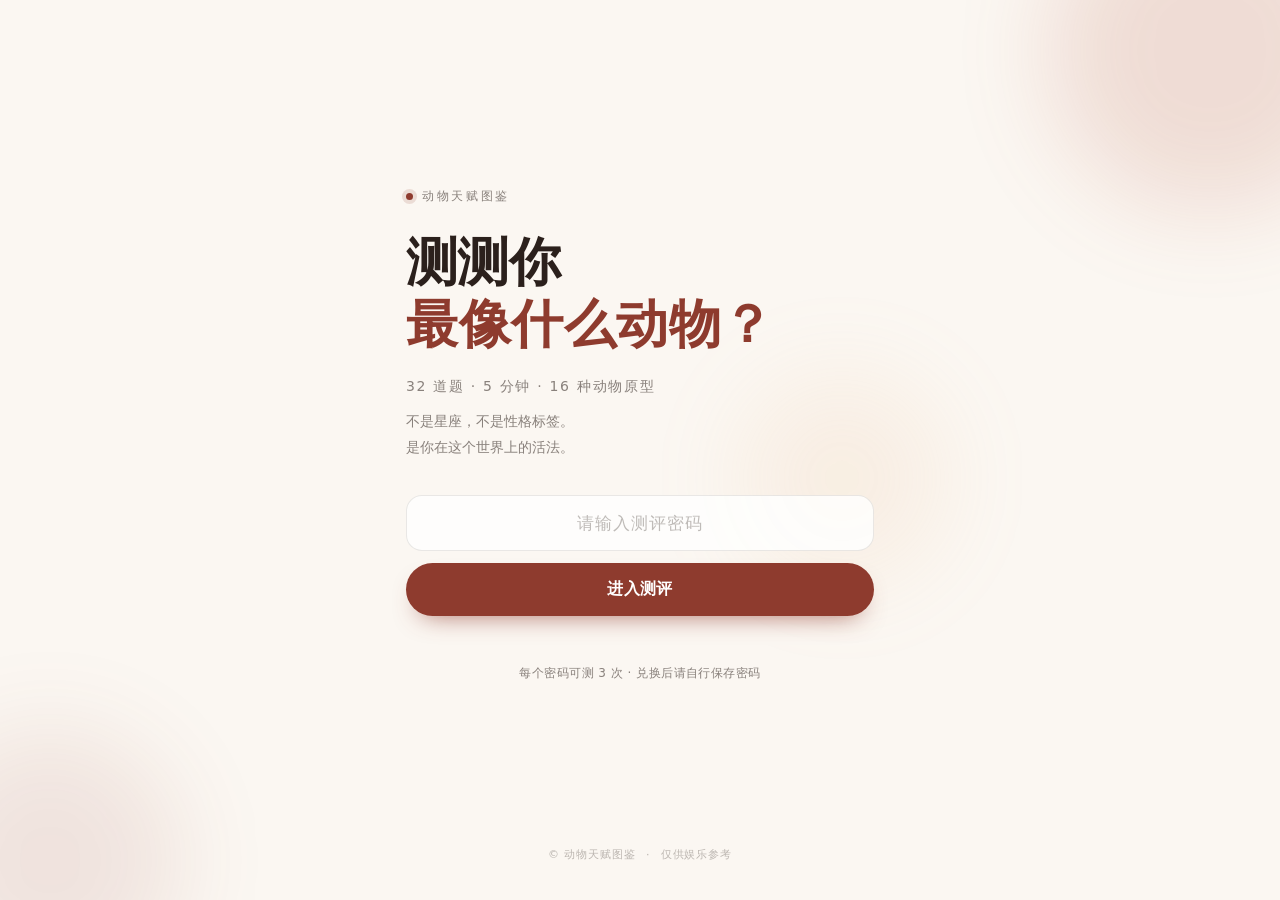
==== index.html @ dba74eff "Add files via upload" ====
<!DOCTYPE html>
<html lang="zh-CN">
<head>
<meta charset="UTF-8">
<meta name="viewport" content="width=device-width, initial-scale=1, viewport-fit=cover, maximum-scale=1, user-scalable=no">
<meta name="format-detection" content="telephone=no">
<meta name="theme-color" content="#FBF7F2">
<title>测测你最像什么动物？</title>
<meta name="description" content="32 道题，测出你最像的 10 种动物原型之一，并附一个真正有出处的心理学解释。">
<link rel="icon" href="data:image/svg+xml,%3Csvg xmlns='http://www.w3.org/2000/svg' viewBox='0 0 64 64'%3E%3Crect width='64' height='64' rx='16' fill='%238E3B2E'/%3E%3Ccircle cx='24' cy='26' r='6' fill='%23FBF7F2'/%3E%3Ccircle cx='40' cy='26' r='6' fill='%23FBF7F2'/%3E%3Cellipse cx='32' cy='42' rx='12' ry='9' fill='%23FBF7F2'/%3E%3C/svg%3E">
<link rel="stylesheet" href="css/style.css">
</head>
<body>

<div id="app">

  <!-- ============ 密码 ============ -->
  <section class="screen" id="screen-lock">
    <div class="lock-bg" aria-hidden="true">
      <span class="orb o1"></span><span class="orb o2"></span><span class="orb o3"></span>
      <span class="grain"></span>
    </div>

    <div class="lock-inner">
      <div class="cfg-warn" id="cfg-warn" hidden>
        后端还没配置：当前密码校验只在本机有效。请先在 <code>js/config.js</code> 填入 Supabase 地址和 anon key。
      </div>
      <div class="lock-main">
        <div class="brand-line">
          <span class="brand-dot"></span>
          <span>动物天赋图鉴</span>
        </div>

        <h1 class="lock-title">
          测测你<br>
          <em>最像什么动物？</em>
        </h1>

        <p class="lock-sub">32 道题 · 5 分钟 · 16 种动物原型</p>
        <p class="lock-desc">不是星座，不是性格标签。<br>是你在这个世界上的活法。</p>

        <form class="lock-form" id="lock-form" autocomplete="off">
          <div class="field">
            <input id="pwd" type="text" name="pwd" inputmode="text" maxlength="12"
                   placeholder="请输入测评密码" autocomplete="off" autocapitalize="characters" spellcheck="false">
            <button type="submit" class="btn btn-primary btn-enter">进入测评</button>
          </div>
          <p class="lock-err" id="lock-err" role="alert"></p>
        </form>

        <p class="lock-hint">每个密码可测 3 次 · 兑换后请自行保存密码</p>

        <div id="resume-slot"></div>
      </div>

      <div class="lock-foot">
        <span>© 动物天赋图鉴</span>
        <span class="dot">·</span>
        <span>仅供娱乐参考</span>
      </div>
    </div>
  </section>

  <!-- ============ 开始前 ============ -->
  <section class="screen" id="screen-intro">
    <div class="intro-inner">
      <div class="brand-line center">
        <span class="brand-dot"></span>
        <span>动物天赋图鉴</span>
      </div>

      <h2 class="intro-title">开始之前</h2>

      <ul class="intro-list">
        <li>
          <span class="idx">01</span>
          <div><b>凭第一反应选</b><p>别想太久，第一反应最准。</p></div>
        </li>
        <li>
          <span class="idx">02</span>
          <div><b>没有标准答案</b><p>选“最像你”的那个，不是“最好的”那个。</p></div>
        </li>
        <li>
          <span class="idx">03</span>
          <div><b>答完有惊喜</b><p>你会拿到一张能保存的天赋图鉴。</p></div>
        </li>
      </ul>

      <p class="intro-left">这个密码还剩 <b id="left-count">3</b> 次机会</p>

      <button class="btn btn-primary btn-block" id="btn-start">开始测评</button>
      <p class="intro-note">中途可以返回上一题修改</p>
    </div>
  </section>

  <!-- ============ 答题 ============ -->
  <section class="screen" id="screen-quiz">
    <header class="quiz-head">
      <button class="icon-btn" id="btn-quit" aria-label="退出测评">✕</button>
      <div class="progress"><i id="progress-bar"></i></div>
      <div class="quiz-count"><b id="q-index">1</b><span>/32</span></div>
    </header>

    <div class="quiz-body" id="quiz-body"></div>

    <footer class="quiz-foot">
      <button class="btn btn-ghost" id="btn-back">上一题</button>
    </footer>
  </section>

  <!-- ============ 结算动效 ============ -->
  <section class="screen" id="screen-loading">
    <div class="loading-inner">
      <div class="paw-loader"><span></span><span></span><span></span></div>
      <p>正在辨认你的动物原型…</p>
    </div>
  </section>

  <!-- ============ 结果 ============ -->
  <section class="screen" id="screen-result">
    <div id="result-body"></div>
  </section>

</div>

<!-- 底部操作栏（仅结果页显示） -->
<div class="action-bar" id="action-bar">
  <button class="act" id="btn-save">
    <svg viewBox="0 0 24 24" fill="none" stroke="currentColor" stroke-width="1.8" stroke-linecap="round" stroke-linejoin="round"><path d="M12 3v12"/><path d="M7 11l5 5 5-5"/><path d="M4 20h16"/></svg>
    <span>保存长图</span>
  </button>
  <button class="act" id="btn-share">
    <svg viewBox="0 0 24 24" fill="none" stroke="currentColor" stroke-width="1.8" stroke-linecap="round" stroke-linejoin="round"><path d="M10 13a5 5 0 0 0 7 0l2-2a5 5 0 0 0-7-7l-1 1"/><path d="M14 11a5 5 0 0 0-7 0l-2 2a5 5 0 0 0 7 7l1-1"/></svg>
    <span>复制链接</span>
  </button>
  <button class="act" id="btn-retest">
    <svg viewBox="0 0 24 24" fill="none" stroke="currentColor" stroke-width="1.8" stroke-linecap="round" stroke-linejoin="round"><path d="M3 12a9 9 0 1 0 3-6.7"/><path d="M3 4v5h5"/></svg>
    <span>再测一次</span>
  </button>
  <button class="act" id="btn-review">
    <svg viewBox="0 0 24 24" fill="none" stroke="currentColor" stroke-width="1.8" stroke-linecap="round" stroke-linejoin="round"><rect x="3" y="8" width="18" height="12" rx="2"/><path d="M3 12h18"/><path d="M12 8v12"/><path d="M12 8a3 3 0 1 0-3-3c0 2 1.5 3 3 3Z"/><path d="M12 8a3 3 0 1 1 3-3c0 2-1.5 3-3 3Z"/></svg>
    <span>好评有礼</span>
  </button>
</div>

<script src="js/config.js"></script>
<script src="js/data.js"></script>
<script src="js/art.js"></script>
<script src="js/poster.js"></script>
<script src="js/api.js"></script>
<script src="js/app.js"></script>
</body>
</html>
---- css/style.css ----
/* ============================================================
 * 动物天赋图鉴 · 样式
 * 默认红棕白；结果页随动物主题换色
 * ============================================================ */

:root {
  --brand: #8E3B2E;
  --brand2: #B85C48;
  --bg: #FBF7F2;
  --soft: #F1E4DC;
  --ink: #2B201C;
  --muted: rgba(43, 32, 28, .55);
  --line: rgba(43, 32, 28, .10);
  --card: rgba(255, 255, 255, .68);
  --radius: 22px;
  --maxw: 560px;
  --font: "PingFang SC", "Hiragino Sans GB", "Microsoft YaHei", "Noto Sans SC", system-ui, -apple-system, sans-serif;
  --serif: "Songti SC", "Noto Serif SC", "Source Han Serif SC", "SimSun", serif;
}

* { box-sizing: border-box; -webkit-tap-highlight-color: transparent; }

html, body { margin: 0; padding: 0; }

html { -webkit-text-size-adjust: 100%; }

body {
  font-family: var(--font);
  background: var(--bg);
  color: var(--ink);
  font-size: 16px;
  line-height: 1.6;
  overscroll-behavior-y: none;
  transition: background-color .5s ease, color .5s ease;
  -webkit-font-smoothing: antialiased;
  text-rendering: optimizeLegibility;
}

body.modal-open { overflow: hidden; }

button, input, textarea { font-family: inherit; }

button { cursor: pointer; }

::selection { background: var(--soft); color: var(--ink); }

/* ---------------- 屏幕 ---------------- */
.screen { display: none; min-height: 100vh; min-height: 100dvh; }

.screen.active { display: block; animation: fadeUp .42s cubic-bezier(.2, .7, .3, 1); }

#screen-lock.active { position: relative; overflow: hidden; }

#screen-loading.active {
  display: flex;
  align-items: center;
  justify-content: center;
}

@keyframes fadeUp {
  from { opacity: 0; transform: translateY(10px); }
  to { opacity: 1; transform: none; }
}

/* ---------------- 通用 ---------------- */
.btn {
  display: inline-flex;
  align-items: center;
  justify-content: center;
  gap: 8px;
  border: 0;
  border-radius: 999px;
  padding: 16px 26px;
  font-size: 16px;
  font-weight: 600;
  letter-spacing: .02em;
  transition: transform .16s, box-shadow .2s, background .3s, opacity .2s;
}

.btn:active { transform: scale(.975); }

.btn-primary {
  background: var(--brand);
  color: #fff;
  box-shadow: 0 12px 26px -14px color-mix(in srgb, var(--brand) 80%, transparent);
}

.btn-primary:active { box-shadow: 0 6px 16px -10px var(--brand); }

.btn-ghost {
  background: transparent;
  color: var(--ink);
  border: 1px solid var(--line);
}

.btn-block { width: 100%; }

.btn.loading { opacity: .6; pointer-events: none; }

.brand-line {
  display: flex;
  align-items: center;
  gap: 9px;
  font-size: 12px;
  letter-spacing: .22em;
  color: var(--muted);
  font-weight: 500;
}

.brand-line.center { justify-content: center; }

.brand-dot {
  width: 7px;
  height: 7px;
  border-radius: 50%;
  background: var(--brand);
  box-shadow: 0 0 0 4px color-mix(in srgb, var(--brand) 14%, transparent);
}

/* ---------------- 锁屏 ---------------- */
.lock-bg {
  position: absolute;
  inset: 0;
  pointer-events: none;
  overflow: hidden;
}

.orb {
  position: absolute;
  border-radius: 50%;
  filter: blur(48px);
  opacity: .5;
}

.o1 {
  width: 320px;
  height: 320px;
  background: color-mix(in srgb, var(--brand2) 34%, transparent);
  top: -110px;
  right: -90px;
}

.o2 {
  width: 260px;
  height: 260px;
  background: color-mix(in srgb, var(--brand) 20%, transparent);
  bottom: -90px;
  left: -80px;
}

.o3 {
  width: 200px;
  height: 200px;
  background: color-mix(in srgb, #E8B27E 26%, transparent);
  top: 42%;
  left: 58%;
}

.lock-inner {
  position: relative;
  z-index: 1;
  max-width: 520px;
  margin: 0 auto;
  padding: 56px 26px 36px;
  min-height: 100vh;
  min-height: 100dvh;
  display: flex;
  flex-direction: column;
  justify-content: center;
}

.lock-title {
  font-size: clamp(36px, 10.4vw, 52px);
  line-height: 1.18;
  font-weight: 800;
  letter-spacing: -.01em;
  margin: 26px 0 0;
}

.lock-title em {
  font-style: normal;
  font-family: var(--serif);
  color: var(--brand);
  font-weight: 700;
  letter-spacing: .01em;
}

.lock-sub {
  margin: 20px 0 0;
  font-size: 14px;
  letter-spacing: .12em;
  color: var(--muted);
}

.lock-desc {
  margin: 12px 0 0;
  font-size: 14px;
  line-height: 1.85;
  color: var(--muted);
}

.lock-form { margin: 34px 0 0; }

.field { display: flex; flex-direction: column; gap: 12px; }

#pwd {
  width: 100%;
  padding: 17px 18px;
  border: 1px solid var(--line);
  border-radius: 16px;
  background: rgba(255, 255, 255, .78);
  color: var(--ink);
  font-size: 17px;
  font-weight: 600;
  letter-spacing: .22em;
  text-align: center;
  text-transform: uppercase;
  outline: none;
  transition: border-color .2s, box-shadow .2s;
}

#pwd::placeholder {
  font-weight: 400;
  letter-spacing: .06em;
  color: rgba(43, 32, 28, .3);
  text-transform: none;
}

#pwd:focus {
  border-color: var(--brand);
  box-shadow: 0 0 0 4px color-mix(in srgb, var(--brand) 10%, transparent);
}

.btn-enter { width: 100%; }

.lock-err {
  min-height: 20px;
  margin: 10px 0 0;
  font-size: 13px;
  color: #B23B2E;
  text-align: center;
}

.cfg-warn {
  margin: 0 0 18px;
  padding: 11px 13px;
  border: 1px solid #F2C9C2;
  border-radius: 12px;
  background: #FDEEEB;
  color: #8A2B21;
  font-size: 12px;
  line-height: 1.7;
}

.cfg-warn code {
  padding: 1px 5px;
  border-radius: 4px;
  background: rgba(0, 0, 0, .06);
  font-family: ui-monospace, SFMono-Regular, Menlo, monospace;
  font-size: 11px;
}

.lock-hint {
  margin: 18px 0 0;
  font-size: 12px;
  color: var(--muted);
  text-align: center;
  letter-spacing: .04em;
}

.lock-main { margin: auto 0; }

.lock-foot {
  padding-top: 32px;
  font-size: 11px;
  letter-spacing: .08em;
  color: rgba(43, 32, 28, .3);
  text-align: center;
}

.lock-foot .dot { margin: 0 6px; }

.resume-bar {
  display: flex;
  align-items: center;
  gap: 10px;
  width: 100%;
  margin-top: 22px;
  padding: 14px 16px;
  border: 1px dashed color-mix(in srgb, var(--brand) 36%, transparent);
  border-radius: 16px;
  background: rgba(255, 255, 255, .55);
  color: var(--ink);
  font-size: 13px;
  text-align: left;
}

.resume-bar b { margin-left: auto; color: var(--brand); white-space: nowrap; }

.resume-dot {
  width: 8px;
  height: 8px;
  border-radius: 50%;
  background: var(--brand);
  animation: pulse 1.6s infinite;
}

@keyframes pulse {
  0%, 100% { opacity: 1; transform: scale(1); }
  50% { opacity: .35; transform: scale(.75); }
}

.shake { animation: shake .4s; }

@keyframes shake {
  0%, 100% { transform: translateX(0); }
  20% { transform: translateX(-7px); }
  40% { transform: translateX(7px); }
  60% { transform: translateX(-4px); }
  80% { transform: translateX(4px); }
}

/* ---------------- 开始前 ---------------- */
.intro-inner {
  max-width: 520px;
  margin: 0 auto;
  padding: 56px 26px 44px;
  min-height: 100vh;
  min-height: 100dvh;
  display: flex;
  flex-direction: column;
  justify-content: center;
}

.intro-title {
  font-size: 34px;
  font-weight: 800;
  margin: 24px 0 6px;
}

.intro-list { list-style: none; margin: 18px 0 0; padding: 0; }

.intro-list li {
  display: flex;
  gap: 16px;
  padding: 18px 0;
  border-bottom: 1px solid var(--line);
}

.intro-list li:last-child { border-bottom: 0; }

.intro-list .idx {
  flex: 0 0 26px;
  font-size: 11px;
  letter-spacing: .1em;
  color: var(--brand);
  font-weight: 700;
  padding-top: 4px;
}

.intro-list b { font-size: 16.5px; display: block; }

.intro-list p { margin: 4px 0 0; font-size: 13.5px; color: var(--muted); line-height: 1.7; }

.intro-left {
  margin: 28px 0 16px;
  font-size: 13px;
  color: var(--muted);
  text-align: center;
}

.intro-left b { color: var(--brand); font-size: 17px; margin: 0 3px; }

.intro-note {
  margin: 14px 0 0;
  font-size: 12px;
  color: var(--muted);
  text-align: center;
}

/* ---------------- 答题 ---------------- */
.quiz-head {
  position: sticky;
  top: 0;
  z-index: 10;
  display: flex;
  align-items: center;
  gap: 14px;
  padding: 14px 18px;
  background: color-mix(in srgb, var(--bg) 86%, transparent);
  backdrop-filter: blur(14px);
  -webkit-backdrop-filter: blur(14px);
}

.icon-btn {
  flex: 0 0 34px;
  width: 34px;
  height: 34px;
  border: 0;
  border-radius: 50%;
  background: rgba(255, 255, 255, .6);
  color: var(--muted);
  font-size: 14px;
  line-height: 1;
  display: grid;
  place-items: center;
  transition: transform .15s;
}

.icon-btn:active { transform: scale(.9); }

.progress {
  flex: 1;
  height: 4px;
  border-radius: 4px;
  background: color-mix(in srgb, var(--ink) 9%, transparent);
  overflow: hidden;
}

.progress i {
  display: block;
  height: 100%;
  width: 3%;
  border-radius: 4px;
  background: var(--brand);
  transition: width .38s cubic-bezier(.2, .7, .3, 1);
}

.quiz-count {
  font-size: 12px;
  color: var(--muted);
  font-variant-numeric: tabular-nums;
  min-width: 44px;
  text-align: right;
}

.quiz-count b { font-size: 15px; color: var(--ink); font-weight: 700; }

.quiz-count span { opacity: .55; }

.quiz-body {
  max-width: var(--maxw);
  margin: 0 auto;
  padding: 10px 18px 8px;
}

.q-card {
  background: var(--card);
  border: 1px solid var(--line);
  border-radius: 24px;
  padding: 26px 20px 22px;
  opacity: 0;
  transform: translateY(10px);
  transition: opacity .3s, transform .3s;
  box-shadow: 0 20px 50px -40px rgba(0, 0, 0, .4);
}

.q-card.in { opacity: 1; transform: none; }

.q-tag {
  font-size: 11px;
  letter-spacing: .16em;
  color: var(--brand);
  font-weight: 600;
  margin-bottom: 12px;
}

.q-text {
  font-size: 20px;
  line-height: 1.55;
  font-weight: 700;
  margin: 0;
  letter-spacing: .01em;
}

.opts { display: flex; flex-direction: column; gap: 10px; margin-top: 22px; }

.opt {
  display: flex;
  align-items: flex-start;
  gap: 13px;
  width: 100%;
  padding: 14px 15px;
  border: 1px solid var(--line);
  border-radius: 16px;
  background: rgba(255, 255, 255, .58);
  color: var(--ink);
  font-size: 15px;
  line-height: 1.55;
  text-align: left;
  transition: border-color .18s, background .18s, transform .12s;
}

.opt:active { transform: scale(.985); }

.opt-k {
  flex: 0 0 25px;
  width: 25px;
  height: 25px;
  margin-top: 1px;
  border-radius: 8px;
  background: color-mix(in srgb, var(--ink) 7%, transparent);
  color: var(--muted);
  font-size: 11.5px;
  font-weight: 700;
  display: grid;
  place-items: center;
  transition: background .18s, color .18s;
}

.opt-t { flex: 1; }

.opt.is-sel {
  border-color: var(--brand);
  background: color-mix(in srgb, var(--brand) 8%, #fff);
  box-shadow: inset 0 0 0 1px var(--brand);
}

.opt.is-sel .opt-k { background: var(--brand); color: #fff; }

.quiz-foot {
  max-width: var(--maxw);
  margin: 0 auto;
  padding: 6px 18px 40px;
  display: flex;
}

#btn-back { padding: 13px 22px; font-size: 14px; }
#btn-back.is-off { opacity: .32; pointer-events: none; }

/* ---------------- 结算动效 ---------------- */
.loading-inner { text-align: center; }

.paw-loader { display: flex; gap: 8px; justify-content: center; margin-bottom: 22px; }

.paw-loader span {
  width: 9px;
  height: 9px;
  border-radius: 50%;
  background: var(--brand);
  animation: bounce 1.1s infinite ease-in-out;
}

.paw-loader span:nth-child(2) { animation-delay: .14s; }
.paw-loader span:nth-child(3) { animation-delay: .28s; }

@keyframes bounce {
  0%, 80%, 100% { transform: translateY(0); opacity: .4; }
  40% { transform: translateY(-9px); opacity: 1; }
}

.loading-inner p { font-size: 14px; color: var(--muted); letter-spacing: .06em; }

/* ---------------- 结果 ---------------- */
#result-body {
  max-width: 620px;
  margin: 0 auto;
  padding-bottom: 118px;
}

.result-hero {
  text-align: center;
  padding: 38px 22px 26px;
  background: linear-gradient(180deg, var(--soft) 0%, color-mix(in srgb, var(--soft) 30%, transparent) 68%, transparent 100%);
}

.result-art {
  display: flex;
  justify-content: center;
  animation: pop .7s cubic-bezier(.2, .8, .3, 1);
}

.animal-art { width: 190px; height: 190px; max-width: 56vw; filter: drop-shadow(0 18px 26px rgba(0, 0, 0, .10)); }

@keyframes pop {
  0% { opacity: 0; transform: scale(.82) translateY(14px); }
  100% { opacity: 1; transform: none; }
}

.result-eyebrow {
  font-size: 11px;
  letter-spacing: .26em;
  color: var(--muted);
  margin-top: 4px;
}

.result-name {
  font-size: clamp(38px, 11vw, 50px);
  font-weight: 800;
  line-height: 1.15;
  margin: 8px 0 0;
  letter-spacing: .02em;
}

.result-title {
  font-size: 15px;
  color: var(--muted);
  margin-top: 6px;
  letter-spacing: .06em;
}

.result-chips {
  display: flex;
  flex-wrap: wrap;
  justify-content: center;
  gap: 8px;
  margin-top: 18px;
}

.chip {
  display: inline-flex;
  align-items: center;
  gap: 4px;
  padding: 7px 13px;
  border-radius: 999px;
  border: 1px solid var(--line);
  background: rgba(255, 255, 255, .72);
  font-size: 12.5px;
  color: var(--ink);
  letter-spacing: .02em;
}

.chip-talent { background: var(--brand); border-color: transparent; color: #fff; font-weight: 600; }

.chip-fit b { font-size: 15px; color: var(--brand); font-weight: 800; }

.chip-purity { color: var(--muted); font-size: 11.5px; }

.chip-hidden {
  background: var(--ink);
  border-color: transparent;
  color: var(--bg);
  font-weight: 600;
  letter-spacing: .06em;
}

.result-code {
  margin-top: 16px;
  font-size: 11px;
  letter-spacing: .2em;
  color: var(--muted);
}

.share-banner {
  display: flex;
  align-items: center;
  justify-content: center;
  gap: 8px;
  flex-wrap: wrap;
  padding: 12px 18px;
  background: var(--brand);
  color: #fff;
  font-size: 12.5px;
  letter-spacing: .02em;
}

.share-banner button {
  border: 0;
  background: rgba(255, 255, 255, .2);
  color: #fff;
  padding: 5px 12px;
  border-radius: 999px;
  font-size: 12.5px;
  font-weight: 600;
}

.block {
  margin: 12px 14px;
  padding: 22px 18px;
  border: 1px solid var(--line);
  border-radius: var(--radius);
  background: var(--card);
}

.block-title {
  display: flex;
  align-items: baseline;
  gap: 8px;
  margin: 0 0 14px;
  font-size: 12.5px;
  letter-spacing: .16em;
  color: var(--brand);
  font-weight: 700;
}

.block-title em {
  font-style: normal;
  font-size: 9.5px;
  letter-spacing: .2em;
  color: var(--muted);
  opacity: .7;
}

.strengths { list-style: none; margin: 0; padding: 0; }

.strengths li {
  display: flex;
  gap: 12px;
  padding: 9px 0;
  font-size: 15px;
  line-height: 1.7;
}

.strengths .num {
  flex: 0 0 22px;
  width: 22px;
  height: 22px;
  margin-top: 2px;
  border-radius: 50%;
  background: var(--soft);
  color: var(--brand);
  font-size: 11px;
  font-weight: 700;
  display: grid;
  place-items: center;
}

.block-text { margin: 0; font-size: 15px; line-height: 1.8; color: rgba(43, 32, 28, .82); }

.scene { color: rgba(43, 32, 28, .7); font-style: italic; }

.quote {
  margin: 0;
  padding: 4px 0 4px 14px;
  border-left: 3px solid var(--brand);
  font-size: 15.5px;
  line-height: 1.85;
  font-weight: 500;
}

.theory {
  background: var(--soft);
  border-color: transparent;
}

.theory-tag {
  display: inline-block;
  padding: 6px 13px;
  border-radius: 999px;
  background: var(--brand);
  color: #fff;
  font-size: 11.5px;
  font-weight: 600;
  letter-spacing: .04em;
  margin-bottom: 12px;
}

.theory-text { margin: 0; font-size: 14px; line-height: 1.85; color: rgba(43, 32, 28, .82); }

.radar-wrap { display: flex; justify-content: center; margin: -4px 0 4px; }

.radar { max-width: 300px; }

.dims { margin-top: 8px; }

.dim { margin-top: 18px; }

.dim-head {
  display: flex;
  align-items: baseline;
  justify-content: space-between;
  gap: 10px;
  font-size: 14px;
}

.dim-name { font-weight: 600; }

.dim-val { font-size: 12px; color: var(--muted); font-variant-numeric: tabular-nums; }

.dim-bar {
  height: 6px;
  margin-top: 8px;
  border-radius: 4px;
  background: color-mix(in srgb, var(--ink) 8%, transparent);
  overflow: hidden;
}

.dim-bar i {
  display: block;
  height: 100%;
  border-radius: 4px;
  background: var(--brand);
  transition: width .9s cubic-bezier(.2, .8, .3, 1);
}

.dim-read { margin: 8px 0 0; font-size: 12.5px; line-height: 1.75; color: var(--muted); }

.comp-row {
  display: grid;
  grid-template-columns: 60px 1fr 44px;
  align-items: center;
  gap: 10px;
  margin-top: 12px;
  font-size: 13px;
}

.comp-name { font-weight: 600; }

.comp-bar {
  height: 8px;
  border-radius: 4px;
  background: color-mix(in srgb, var(--ink) 7%, transparent);
  overflow: hidden;
}

.comp-bar i { display: block; height: 100%; border-radius: 4px; transition: width .9s; }

.comp-pct { text-align: right; font-size: 12px; color: var(--muted); font-variant-numeric: tabular-nums; }

.care {
  list-style: none;
  margin: 0;
  padding: 0;
}

.care li {
  position: relative;
  padding: 9px 0 9px 22px;
  font-size: 15px;
  line-height: 1.7;
}

.care li::before {
  content: '';
  position: absolute;
  left: 4px;
  top: 19px;
  width: 6px;
  height: 6px;
  border-radius: 50%;
  background: var(--brand);
  opacity: .65;
}

.pair-wrap {
  display: flex;
  flex-direction: column;
  gap: 10px;
  background: none;
  border: 0;
  padding: 0;
  margin: 12px 14px;
}

.pair-card {
  padding: 16px 18px;
  border: 1px solid var(--line);
  border-radius: 18px;
  background: var(--card);
}

.pair-head {
  display: flex;
  align-items: baseline;
  gap: 10px;
}

.pair-head span {
  font-size: 11px;
  letter-spacing: .12em;
  color: var(--muted);
}

.pair-head b {
  font-size: 20px;
}

.pair-why {
  margin: 8px 0 0;
  font-size: 13.5px;
  line-height: 1.75;
  color: var(--muted);
}

.result-quote {
  margin: 26px 22px 6px;
  font-size: 17px;
  line-height: 1.85;
  font-weight: 600;
  text-align: center;
  color: var(--ink);
}

.result-foot {
  text-align: center;
  font-size: 10.5px;
  letter-spacing: .1em;
  color: rgba(43, 32, 28, .3);
  padding: 0 20px 24px;
}

/* ---------------- 底部操作栏 ---------------- */
.action-bar {
  position: fixed;
  left: 0;
  right: 0;
  bottom: 0;
  z-index: 50;
  display: grid;
  grid-template-columns: repeat(4, 1fr);
  gap: 4px;
  padding: 8px 8px calc(8px + env(safe-area-inset-bottom));
  background: color-mix(in srgb, var(--bg) 90%, transparent);
  backdrop-filter: blur(16px);
  -webkit-backdrop-filter: blur(16px);
  border-top: 1px solid var(--line);
  transform: translateY(112%);
  transition: transform .34s cubic-bezier(.2, .8, .3, 1);
}

.action-bar.show { transform: translateY(0); }

.act {
  display: flex;
  flex-direction: column;
  align-items: center;
  gap: 3px;
  padding: 8px 4px 6px;
  border: 0;
  border-radius: 14px;
  background: transparent;
  color: var(--muted);
  font-size: 10.5px;
  letter-spacing: .02em;
  transition: background .18s, color .18s, transform .12s;
}

.act:active { transform: scale(.94); background: rgba(0, 0, 0, .04); }

.act svg { width: 21px; height: 21px; }

#btn-save { color: var(--brand); font-weight: 700; }

/* ---------------- 弹层 ---------------- */
.modal-mask {
  position: fixed;
  inset: 0;
  z-index: 100;
  display: flex;
  align-items: flex-end;
  justify-content: center;
  background: rgba(24, 16, 13, .48);
  backdrop-filter: blur(3px);
  -webkit-backdrop-filter: blur(3px);
  opacity: 0;
  transition: opacity .22s;
  padding: 0;
}

.modal-mask.in { opacity: 1; }

.modal-card {
  position: relative;
  width: 100%;
  max-width: 520px;
  max-height: 90vh;
  overflow-y: auto;
  -webkit-overflow-scrolling: touch;
  background: var(--bg);
  border-radius: 26px 26px 0 0;
  padding: 26px 22px calc(26px + env(safe-area-inset-bottom));
  transform: translateY(24px);
  transition: transform .28s cubic-bezier(.2, .8, .3, 1);
}

.modal-mask.in .modal-card { transform: none; }

.modal-x {
  position: absolute;
  top: 14px;
  right: 14px;
  width: 32px;
  height: 32px;
  border: 0;
  border-radius: 50%;
  background: color-mix(in srgb, var(--ink) 6%, transparent);
  color: var(--muted);
  font-size: 13px;
  line-height: 1;
  display: grid;
  place-items: center;
}

.modal-title { margin: 0 0 12px; font-size: 20px; font-weight: 700; letter-spacing: .01em; }

.modal-text { margin: 0; font-size: 14px; line-height: 1.85; color: rgba(43, 32, 28, .8); }

.modal-text b { color: var(--brand); font-size: 16px; }

.modal-note { margin: 10px 0 0; font-size: 12px; color: var(--muted); }

.modal-btns { display: flex; gap: 10px; margin-top: 20px; }

.modal-btns .btn { flex: 1; }

.modal-ok { width: 100%; margin-top: 20px; }

.gift-icon { font-size: 44px; text-align: center; margin-bottom: 10px; line-height: 1; }

.link-area {
  width: 100%;
  margin-top: 12px;
  padding: 12px;
  border: 1px solid var(--line);
  border-radius: 12px;
  background: #fff;
  color: var(--ink);
  font-size: 12px;
  line-height: 1.6;
  resize: none;
  word-break: break-all;
}

.shot-wrap {
  margin-top: 12px;
  max-height: 52vh;
  overflow-y: auto;
  border: 1px solid var(--line);
  border-radius: 16px;
  background: #fff;
  text-align: center;
}

.shot { width: 100%; display: block; }

.shot-tip { margin: 12px 0 0; font-size: 13px; line-height: 1.7; color: var(--muted); text-align: center; }

.shot-actions { display: flex; gap: 10px; margin-top: 14px; }

.shot-actions .btn { flex: 1; }

/* ---------------- Toast ---------------- */
.toast {
  position: fixed;
  left: 50%;
  bottom: 92px;
  transform: translate(-50%, 10px);
  z-index: 200;
  max-width: 86vw;
  padding: 10px 18px;
  border-radius: 999px;
  background: rgba(28, 20, 17, .92);
  color: #fff;
  font-size: 13px;
  letter-spacing: .02em;
  opacity: 0;
  pointer-events: none;
  transition: opacity .24s, transform .24s;
  white-space: nowrap;
  overflow: hidden;
  text-overflow: ellipsis;
}

.toast.show { opacity: 1; transform: translate(-50%, 0); }

/* ---------------- 桌面 ---------------- */
@media (min-width: 640px) {
  .modal-mask { align-items: center; padding: 24px; }

  .modal-card {
    border-radius: 26px;
    padding: 30px 28px;
    transform: translateY(16px) scale(.98);
  }

  .modal-mask.in .modal-card { transform: none; }

  .action-bar {
    max-width: 620px;
    margin: 0 auto;
    border-radius: 20px 20px 0 0;
    border: 1px solid var(--line);
    border-bottom: 0;
  }

  .block { padding: 26px 24px; }

  .result-hero { padding-top: 52px; }
}

@media (min-width: 900px) {
  .result-name { font-size: 54px; }
}

/* 小屏微调 */
@media (max-width: 360px) {
  .q-text { font-size: 18px; }
  .opt { font-size: 14px; padding: 13px 13px; }
  .lock-title { font-size: 34px; }
}

/* 降低动效 */
@media (prefers-reduced-motion: reduce) {
  *, *::before, *::after {
    animation-duration: .01ms !important;
    animation-iteration-count: 1 !important;
    transition-duration: .01ms !important;
  }
}
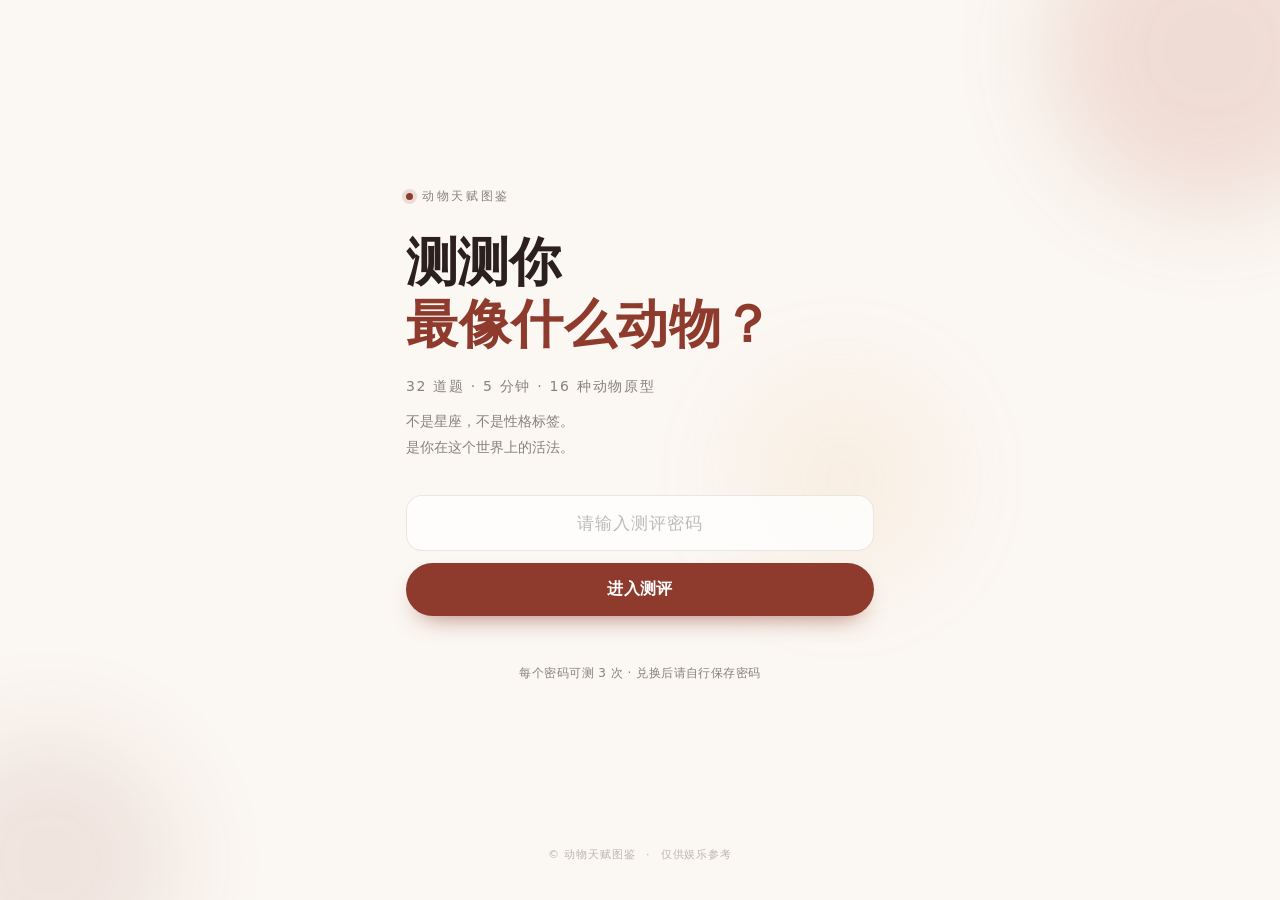
==== commit 0fd86f13: "Add files via upload" ====
--- a/index.html
+++ b/index.html
@@ -8,6 +8,8 @@
 <title>测测你最像什么动物？</title>
 <meta name="description" content="32 道题，测出你最像的 10 种动物原型之一，并附一个真正有出处的心理学解释。">
 <link rel="icon" href="data:image/svg+xml,%3Csvg xmlns='http://www.w3.org/2000/svg' viewBox='0 0 64 64'%3E%3Crect width='64' height='64' rx='16' fill='%238E3B2E'/%3E%3Ccircle cx='24' cy='26' r='6' fill='%23FBF7F2'/%3E%3Ccircle cx='40' cy='26' r='6' fill='%23FBF7F2'/%3E%3Cellipse cx='32' cy='42' rx='12' ry='9' fill='%23FBF7F2'/%3E%3C/svg%3E">
+<link rel="preconnect" href="https://lcbibckyzlvgwclunspn.supabase.co" crossorigin>
+<link rel="dns-prefetch" href="https://lcbibckyzlvgwclunspn.supabase.co">
 <link rel="stylesheet" href="css/style.css">
 </head>
 <body>
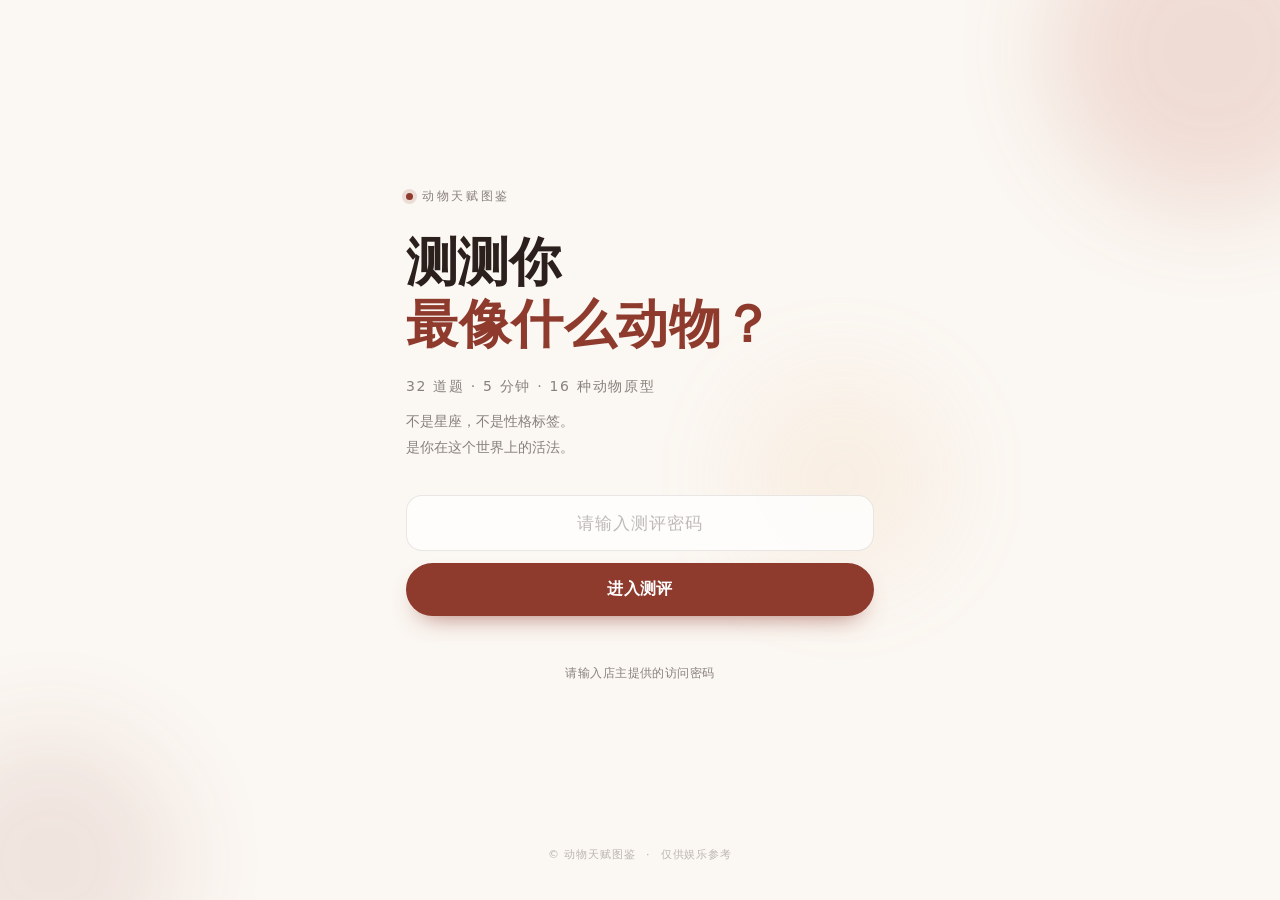
==== commit b05fcd70: "Add files via upload" ====
--- a/index.html
+++ b/index.html
@@ -50,7 +50,7 @@
           <p class="lock-err" id="lock-err" role="alert"></p>
         </form>
 
-        <p class="lock-hint">每个密码可测 3 次 · 兑换后请自行保存密码</p>
+        <p class="lock-hint">请输入店主提供的访问密码</p>
 
         <div id="resume-slot"></div>
       </div>
@@ -87,8 +87,6 @@
           <div><b>答完有惊喜</b><p>你会拿到一张能保存的天赋图鉴。</p></div>
         </li>
       </ul>
-
-      <p class="intro-left">这个密码还剩 <b id="left-count">3</b> 次机会</p>
 
       <button class="btn btn-primary btn-block" id="btn-start">开始测评</button>
       <p class="intro-note">中途可以返回上一题修改</p>
